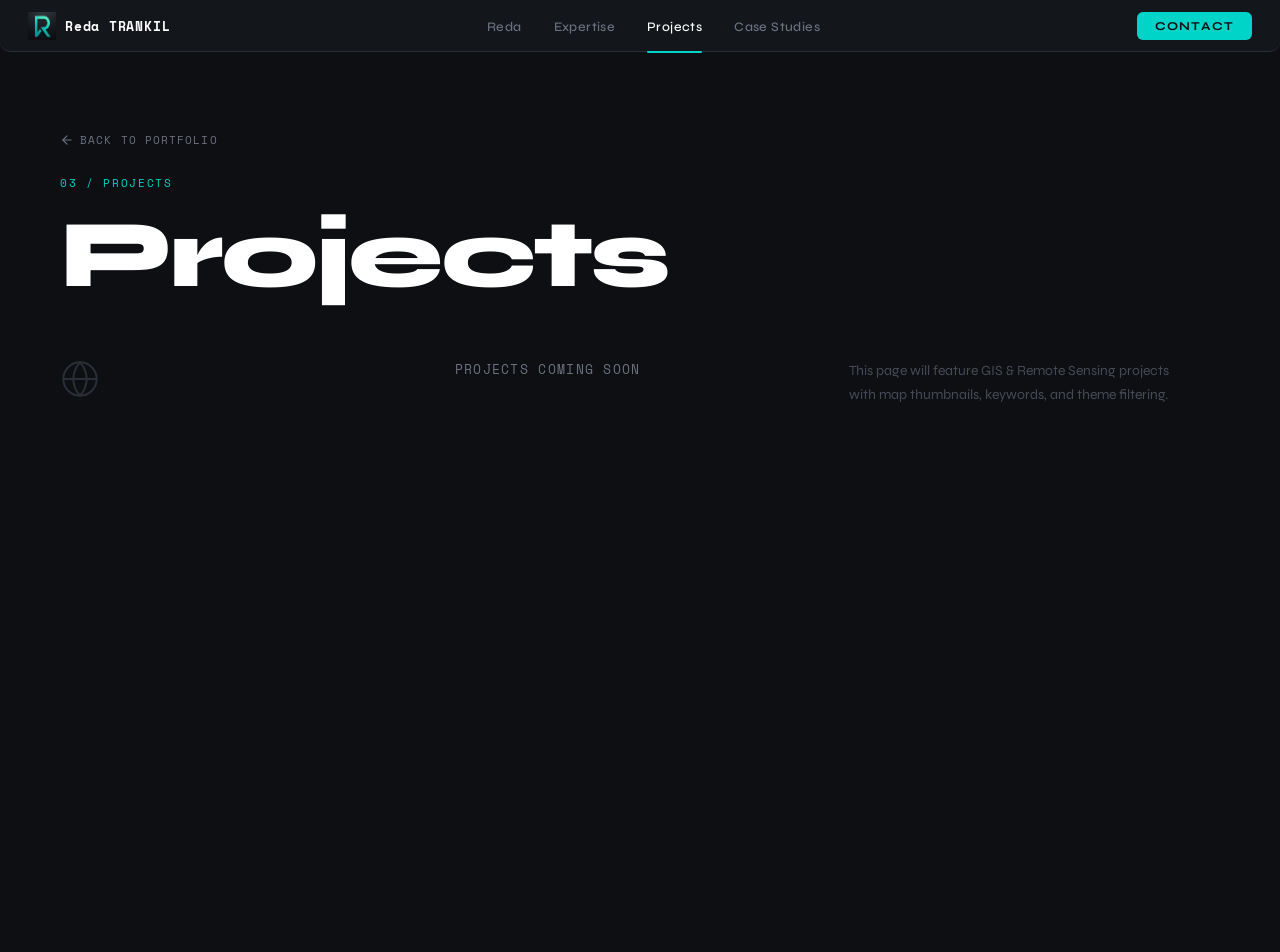
==== project.html @ 8dbbc969 "making cards clickable" ====
<!DOCTYPE html>
<html lang="en">
<head>
  <meta charset="UTF-8" />
  <meta name="viewport" content="width=device-width, initial-scale=1.0" />
  <title>Reda TRANKIL — Project</title>
  <link rel="preconnect" href="https://fonts.googleapis.com" />
  <link rel="preconnect" href="https://fonts.gstatic.com" crossorigin />
  <link href="https://fonts.googleapis.com/css2?family=Space+Mono:wght@400;700&family=Syne:wght@400;600;700;800&display=swap" rel="stylesheet" />
  <link rel="stylesheet" href="css/style.css" />
  <link rel="icon" href="assets/favicon.png" type="image/png">
</head>
<body>
  <nav id="navbar">
    <a href="index.html#home" class="nav-logo">
      <img src="assets/favicon.png" alt="Reda Trankil Logo" width="28" height="28" />
      <span>Reda TRANKIL</span>
    </a>
    <ul class="nav-links">
      <li><a href="index.html#reda">Reda</a></li>
      <li><a href="index.html#expertise">Expertise</a></li>
      <li><a href="projects.html" class="active">Projects</a></li>
      <li><a href="index.html#case-studies">Case Studies</a></li>
    </ul>
    <a href="#" id="contact-btn" class="nav-contact">Contact</a>
  </nav>

  <main>
    <article id="project-article">
      <div id="project-loading" class="project-loading">
        <span class="project-loading-dot"></span>
        <span class="project-loading-dot"></span>
        <span class="project-loading-dot"></span>
      </div>
    </article>
  </main>

  <div id="contact-overlay" class="contact-overlay">
    <div class="contact-modal">
      <button class="contact-close" id="contact-close">
        <svg width="16" height="16" viewBox="0 0 24 24" fill="none" stroke="currentColor" stroke-width="2" stroke-linecap="round" stroke-linejoin="round"><line x1="18" y1="6" x2="6" y2="18"/><line x1="6" y1="6" x2="18" y2="18"/></svg>
      </button>
      <p class="page-label">Contact</p>
      <h2 class="contact-title">Let's work<br><span>together.</span></h2>
      <p class="contact-sub">Open to projects, consulting, and collaborations.<br>Usually respond within 24 hours.</p>
      <div class="contact-cards">
        <a href="https://www.linkedin.com/in/reda-trankil-58293716a/" target="_blank" class="contact-card">
          <div class="contact-card-icon"><svg width="16" height="16" viewBox="0 0 24 24" fill="none" stroke="currentColor" stroke-width="2" stroke-linecap="round" stroke-linejoin="round"><path d="M16 8a6 6 0 0 1 6 6v7h-4v-7a2 2 0 0 0-4 0v7h-4v-7a6 6 0 0 1 6-6z"/><rect x="2" y="9" width="4" height="12"/><circle cx="4" cy="4" r="2"/></svg></div>
          <div><p class="contact-card-label">LinkedIn</p><p class="contact-card-value">Reda TRANKIL</p></div>
        </a>
        <a href="https://github.com/redatkl" target="_blank" class="contact-card">
          <div class="contact-card-icon"><svg width="16" height="16" viewBox="0 0 24 24" fill="none" stroke="currentColor" stroke-width="2" stroke-linecap="round" stroke-linejoin="round"><path d="M9 19c-5 1.5-5-2.5-7-3m14 6v-3.87a3.37 3.37 0 0 0-.94-2.61c3.14-.35 6.44-1.54 6.44-7A5.44 5.44 0 0 0 20 4.77 5.07 5.07 0 0 0 19.91 1S18.73.65 16 2.48a13.38 13.38 0 0 0-7 0C6.27.65 5.09 1 5.09 1A5.07 5.07 0 0 0 5 4.77a5.44 5.44 0 0 0-1.5 3.78c0 5.42 3.3 6.61 6.44 7A3.37 3.37 0 0 0 9 18.13V22"/></svg></div>
          <div><p class="contact-card-label">GitHub</p><p class="contact-card-value">@redatkl</p></div>
        </a>
      </div>
    </div>
  </div>

  <script src="js/main.js"></script>
  <script src="js/project.js"></script>
</body>
</html>
---- css/style.css ----
/* ─────────────────────────────────────────
   Reda prtfolio — Main Stylesheet
   File: css/style.css
───────────────────────────────────────── */

/* ── Reset ── */
*, *::before, *::after {
  margin: 0;
  padding: 0;
  box-sizing: border-box;
}

/* ── Design Tokens ── */
:root {
  --bg:         #0d0f12;
  --nav-bg:     #13161b;
  --border:     #2a2e38;
  --text:       #c8cdd8;
  --text-dim:   #6b7280;
  --accent:     #00d4c8;
  --accent-dim: #00a89e;    
  --active:     #ffffff;

  --font-mono:  'Space Mono', monospace;
  --font-sans:  'Syne', sans-serif;

  --nav-height: 52px;
  --radius-sm:  6px;
  --radius-md:  10px;

  --transition: 0.2s ease;
}

/* ── Base ── */
html, body {
  height: 100%;
  background: var(--bg);
  color: var(--text);
  font-family: var(--font-sans);
  -webkit-font-smoothing: antialiased;
  scroll-behavior: smooth;
  scroll-padding-top: var(--nav-height);
}

/* ─────────────────────────────────────────
   NAVBAR
───────────────────────────────────────── */
#navbar {
  position: fixed;
  top: 0;
  left: 0;
  right: 0;
  z-index: 100;
  display: flex;
  align-items: center;
  justify-content: space-between;
  padding: 0 28px;
  height: var(--nav-height);
  background: var(--nav-bg);
  border-bottom: 1px solid var(--border);
  border-radius: 0 0 var(--radius-md) var(--radius-md);
}

/* Logo */
.nav-logo {
  display: flex;
  align-items: center;
  gap: 9px;
  text-decoration: none;
}

.nav-logo .globe-icon {
  width: 18px;
  height: 18px;
  color: var(--accent);
  flex-shrink: 0;
}

.nav-logo span {
  font-family: var(--font-mono);
  font-size: 13px;
  font-weight: 700;
  letter-spacing: 0.06em;
  color: var(--active);
}

/* Links */
.nav-links {
  display: flex;
  align-items: center;
  gap: 32px;
  list-style: none;
}

.nav-links a {
  text-decoration: none;
  font-family: var(--font-sans);
  font-size: 13px;
  font-weight: 500;
  letter-spacing: 0.03em;
  color: var(--text-dim);
  transition: color var(--transition);
  position: relative;
}

.nav-links a:hover {
  color: var(--active);
}

.nav-links a.active {
  color: var(--active);
}

.nav-links a.active::after {
  content: '';
  position: absolute;
  bottom: -18px;
  left: 0;
  right: 0;
  height: 2px;
  background: var(--accent);
  border-radius: 2px;
}

/* Contact Button */
.nav-contact {
  text-decoration: none;
  font-family: var(--font-sans);
  font-size: 12px;
  font-weight: 700;
  letter-spacing: 0.1em;
  text-transform: uppercase;
  color: var(--bg);
  background: var(--accent);
  padding: 7px 18px;
  border-radius: var(--radius-sm);
  transition: background var(--transition), transform 0.15s ease;
}

.nav-contact:hover {
  background: var(--accent-dim);
  transform: translateY(-1px);
}

/* ─────────────────────────────────────────
   SECTIONS
───────────────────────────────────────── */
main {
  padding-top: var(--nav-height);
}
 
section {
  min-height: 100vh;
  position: relative;
}
 
section + section {
  border-top: 1px solid var(--border);
}

/* ─────────────────────────────────────────
   HOME — HERO
───────────────────────────────────────── */
#home { overflow: hidden; }
 
.hero {
  position: relative;
  z-index: 2;
  padding: 120px 60px 80px;
  max-width: 900px;
}
 
.hero-meta {
  display: flex;
  align-items: center;
  gap: 12px;
  margin-bottom: 40px;
  opacity: 0;
  animation: fadeUp 0.5s ease forwards 0.1s;
}
 
.hero-tag {
  font-family: var(--font-mono);
  font-size: 11px;
  letter-spacing: 0.15em;
  text-transform: uppercase;
  color: var(--accent);
  background: rgba(0, 212, 200, 0.08);
  border: 1px solid rgba(0, 212, 200, 0.2);
  padding: 4px 10px;
  border-radius: 4px;
}
 
.hero-divider {
  width: 32px;
  height: 1px;
  background: var(--border);
}
 
.hero-location {
  display: flex;
  align-items: center;
  gap: 5px;
  font-family: var(--font-mono);
  font-size: 11px;
  letter-spacing: 0.08em;
  color: var(--text-dim);
}
 
.hero-title {
  display: flex;
  flex-direction: column;
  font-family: var(--font-sans);
  font-size: clamp(64px, 11vw, 130px);
  font-weight: 800;
  letter-spacing: -0.04em;
  line-height: 0.95;
  margin-bottom: 32px;
}
 
.hero-line {
  display: block;
  color: var(--active);
  opacity: 0;
  transform: translateY(30px);
  animation: fadeUp 0.6s ease forwards;
}
 
.hero-line:nth-child(1) { animation-delay: 0.2s; }
.hero-line:nth-child(2) { animation-delay: 0.35s; }
.hero-line.accent       { color: var(--accent); }
 
.hero-sub {
  font-size: 17px;
  line-height: 1.65;
  color: var(--text-dim);
  margin-bottom: 48px;
  opacity: 0;
  animation: fadeUp 0.6s ease forwards 0.5s;
}
 
.hero-cta {
  display: flex;
  align-items: center;
  gap: 20px;
  opacity: 0;
  animation: fadeUp 0.6s ease forwards 0.65s;
}
 
.btn-primary {
  text-decoration: none;
  font-family: var(--font-sans);
  font-size: 13px;
  font-weight: 700;
  letter-spacing: 0.06em;
  text-transform: uppercase;
  color: var(--bg);
  background: var(--accent);
  padding: 12px 28px;
  border-radius: var(--radius-sm);
  transition: background var(--transition), transform 0.15s ease;
}
 
.btn-primary:hover {
  background: var(--accent-dim);
  transform: translateY(-1px);
}
 
.btn-ghost {
  text-decoration: none;
  font-size: 14px;
  font-weight: 500;
  color: var(--text-dim);
  transition: color var(--transition);
}
 
.btn-ghost:hover { color: var(--active); }

/* ─────────────────────────────────────────
   HERO GRID
───────────────────────────────────────── */
.hero-grid {
  position: absolute;
  inset: 0;
  z-index: 1;
  background-image:
    linear-gradient(var(--border) 1px, transparent 1px),
    linear-gradient(90deg, var(--border) 1px, transparent 1px);
  background-size: 60px 60px;
  mask-image: radial-gradient(ellipse 70% 80% at 80% 50%, black 0%, transparent 70%);
  opacity: 0.35;
}

/* ─────────────────────────────────────────
   PAGE HEADER (inner sections)
───────────────────────────────────────── */
.page-header {
  padding: 80px 60px 56px;
}
 
.page-label {
  font-family: var(--font-mono);
  font-size: 11px;
  letter-spacing: 0.15em;
  color: var(--accent);
  text-transform: uppercase;
  margin-bottom: 16px;
}
 
.page-title {
  font-family: var(--font-sans);
  font-size: clamp(48px, 8vw, 96px);
  font-weight: 800;
  letter-spacing: -0.03em;
  color: var(--active);
  line-height: 1;
}

/* ─────────────────────────────────────────
   ANIMATIONS
───────────────────────────────────────── */
@keyframes fadeUp {
  to {
    opacity: 1;
    transform: translateY(0);
  }
}

/* ─────────────────────────────────────────
   REDA SECTION
───────────────────────────────────────── */
#reda .page-header {
  border-bottom: 1px solid var(--border);
  padding-bottom: 40px;
}
 
.reda-body {
  display: grid;
  grid-template-columns: 320px 1fr;
  gap: 0;
  min-height: calc(100vh - 220px);
}
 
/* ── Left col: photo ── */
.reda-photo-col {
  border-right: 1px solid var(--border);
  padding: 56px 48px;
  display: flex;
  flex-direction: column;
  gap: 32px;
}
 
.reda-photo-wrap {
  position: relative;
  width: 100%;
  aspect-ratio: 4 / 5;
  overflow: hidden;
  border-radius: var(--radius-md);
  border: 1px solid var(--border);
}
 
.reda-photo-wrap img {
  width: 100%;
  height: 100%;
  object-fit: cover;
  display: block;
  filter: grayscale(20%);
  transition: filter 0.4s ease;
}
 
.reda-photo-wrap:hover img {
  filter: grayscale(0%);
}
 
/* corner accent */
.reda-photo-wrap::before {
  content: '';
  position: absolute;
  top: -1px;
  left: -1px;
  width: 40px;
  height: 40px;
  border-top: 2px solid var(--accent);
  border-left: 2px solid var(--accent);
  border-radius: var(--radius-md) 0 0 0;
  z-index: 2;
}
 
.reda-photo-wrap::after {
  content: '';
  position: absolute;
  bottom: -1px;
  right: -1px;
  width: 40px;
  height: 40px;
  border-bottom: 2px solid var(--accent);
  border-right: 2px solid var(--accent);
  border-radius: 0 0 var(--radius-md) 0;
  z-index: 2;
}
 
/* availability badge */
.reda-status {
  display: flex;
  align-items: center;
  gap: 8px;
  font-family: var(--font-mono);
  font-size: 11px;
  letter-spacing: 0.1em;
  text-transform: uppercase;
  color: var(--text-dim);
}
 
.reda-status-dot {
  width: 8px;
  height: 8px;
  border-radius: 50%;
  background: #22c55e;
  box-shadow: 0 0 0 3px rgba(34, 197, 94, 0.15);
  flex-shrink: 0;
}
 
/* ── Right col: bio ── */
.reda-bio-col {
  padding: 56px 60px;
  display: flex;
  flex-direction: column;
  gap: 48px;
}
 
.reda-intro {
  display: flex;
  flex-direction: column;
  gap: 20px;
}
 
.reda-name {
  font-family: var(--font-sans);
  font-size: 36px;
  font-weight: 800;
  letter-spacing: -0.02em;
  color: var(--active);
}
 
.reda-role {
  font-family: var(--font-mono);
  font-size: 12px;
  letter-spacing: 0.12em;
  text-transform: uppercase;
  color: var(--accent);
}
 
.reda-bio {
  font-size: 15px;
  line-height: 1.8;
  color: var(--text);
  max-width: 580px;
}
 
.reda-bio p + p {
  margin-top: 16px;
}
 
/* stats row */
.reda-stats {
  display: flex;
  gap: 40px;
}
 
.reda-stat {
  display: flex;
  flex-direction: column;
  gap: 4px;
}
 
.reda-stat-num {
  font-family: var(--font-mono);
  font-size: 28px;
  font-weight: 700;
  color: var(--active);
  letter-spacing: -0.02em;
}
 
.reda-stat-num span {
  color: var(--accent);
  font-size: 20px;
}
 
.reda-stat-label {
  font-size: 12px;
  color: var(--text-dim);
  letter-spacing: 0.04em;
}
 
/* CV download */
.reda-cv {
  margin-top: auto;
  display: flex;
  align-items: center;
  gap: 16px;
}
 
.btn-cv {
  display: inline-flex;
  align-items: center;
  gap: 10px;
  text-decoration: none;
  font-family: var(--font-mono);
  font-size: 12px;
  font-weight: 700;
  letter-spacing: 0.1em;
  text-transform: uppercase;
  color: var(--active);
  border: 1px solid var(--border);
  padding: 12px 24px;
  border-radius: var(--radius-sm);
  transition: border-color var(--transition), color var(--transition), background var(--transition);
}
 
.btn-cv:hover {
  border-color: var(--accent);
  color: var(--accent);
  background: rgba(0, 212, 200, 0.05);
}
 
.btn-cv svg {
  width: 14px;
  height: 14px;
  flex-shrink: 0;
}
 
.reda-cv-note {
  font-size: 12px;
  color: var(--text-dim);
  font-family: var(--font-mono);
}

/* ─── CONTACT POPUP ─── */
.contact-overlay {
  position: fixed;
  inset: 0;
  z-index: 200;
  background: rgba(13, 15, 18, 0.85);
  backdrop-filter: blur(6px);
  display: flex;
  align-items: center;
  justify-content: center;
  opacity: 0;
  pointer-events: none;
  transition: opacity 0.25s ease;
}

.contact-overlay.open {
  opacity: 1;
  pointer-events: all;
}

.contact-modal {
  background: var(--nav-bg);
  border: 1px solid var(--border);
  border-radius: var(--radius-md);
  padding: 48px;
  max-width: 520px;
  width: 90%;
  position: relative;
  transform: translateY(16px);
  transition: transform 0.25s ease;
}

.contact-overlay.open .contact-modal {
  transform: translateY(0);
}

.contact-close {
  position: absolute;
  top: 16px;
  right: 16px;
  background: none;
  border: 1px solid var(--border);
  border-radius: var(--radius-sm);
  color: var(--text-dim);
  cursor: pointer;
  padding: 6px;
  display: flex;
  align-items: center;
  justify-content: center;
  transition: color var(--transition), border-color var(--transition);
}

.contact-close:hover { color: var(--active); border-color: var(--active); }

.contact-title {
  font-size: 42px;
  font-weight: 800;
  letter-spacing: -0.03em;
  color: var(--active);
  line-height: 1.1;
  margin: 12px 0 16px;
}

.contact-title span { color: var(--accent); }

.contact-sub {
  font-size: 14px;
  color: var(--text-dim);
  line-height: 1.65;
  margin-bottom: 32px;
}

.contact-cards { display: flex; flex-direction: column; gap: 12px; }

.contact-card {
  display: flex;
  align-items: center;
  gap: 14px;
  padding: 14px 18px;
  border: 1px solid var(--border);
  border-radius: var(--radius-sm);
  text-decoration: none;
  transition: border-color var(--transition), background var(--transition);
}

.contact-card:hover {
  border-color: var(--accent);
  background: rgba(0, 212, 200, 0.04);
}

.contact-card-icon {
  width: 36px;
  height: 36px;
  border-radius: 6px;
  background: rgba(0, 212, 200, 0.08);
  border: 1px solid rgba(0, 212, 200, 0.2);
  display: flex;
  align-items: center;
  justify-content: center;
  color: var(--accent);
  flex-shrink: 0;
}

.contact-card-label {
  font-family: var(--font-mono);
  font-size: 10px;
  letter-spacing: 0.1em;
  text-transform: uppercase;
  color: var(--text-dim);
  margin-bottom: 2px;
}

.contact-card-value { font-size: 13px; color: var(--active); font-weight: 600; }

/* ─────────────────────────────────────────
   PROJECTS PAGE
───────────────────────────────────────── */
.back-link {
  display: inline-flex;
  align-items: center;
  gap: 6px;
  font-family: var(--font-mono);
  font-size: 11px;
  letter-spacing: 0.1em;
  text-transform: uppercase;
  color: var(--text-dim);
  text-decoration: none;
  transition: color var(--transition);
}
 
.back-link:hover { color: var(--accent); }
 
.projects-empty {
  display: flex;
  flex-direction: column;
  align-items: center;
  justify-content: center;
  min-height: 40vh;
  gap: 20px;
  padding: 60px;
  text-align: center;
}
 
.projects-empty-icon {
  color: var(--border);
  margin-bottom: 8px;
}
 
.projects-empty-title {
  font-family: var(--font-mono);
  font-size: 13px;
  letter-spacing: 0.1em;
  text-transform: uppercase;
  color: var(--text-dim);
}
 
.projects-empty-sub {
  font-size: 14px;
  color: var(--text-dim);
  line-height: 1.7;
  opacity: 0.6;
}

/* ─────────────────────────────────────────
   PROJECTS GRID & CARDS
───────────────────────────────────────── */
.projects-grid {
  display: grid;
  grid-template-columns: repeat(auto-fill, minmax(320px, 1fr));
  gap: 24px;
  padding: 0 60px 80px;
}

.project-card {
  background: var(--nav-bg);
  border: 1px solid var(--border);
  border-radius: var(--radius-md);
  overflow: hidden;
  text-decoration: none;
  transition: border-color var(--transition), transform 0.2s ease;
  cursor: pointer;
}

.project-card:hover {
  border-color: var(--accent);
  transform: translateY(-3px);
}

/* thumbnail */
.project-thumb {
  width: 100%;
  aspect-ratio: 16 / 9;
  overflow: hidden;
  background: var(--border);
  position: relative;
}

.project-thumb img {
  width: 100%;
  height: 100%;
  object-fit: cover;
  display: block;
  filter: grayscale(20%);
  transition: filter 0.4s ease, transform 0.4s ease;
}

.project-card:hover .project-thumb img {
  filter: grayscale(0%);
  transform: scale(1.03);
}

/* info block */
.project-info {
  padding: 20px 24px 24px;
  display: flex;
  flex-direction: column;
  gap: 8px;
}

.project-year {
  font-family: var(--font-mono);
  font-size: 10px;
  letter-spacing: 0.15em;
  text-transform: uppercase;
  color: var(--accent);
}

.project-title {
  font-family: var(--font-sans);
  font-size: 17px;
  font-weight: 700;
  color: var(--active);
  letter-spacing: -0.01em;
  line-height: 1.3;
}

.project-desc {
  font-size: 13px;
  color: var(--text-dim);
  line-height: 1.65;
}

/* tags */
.project-tags {
  display: flex;
  flex-wrap: wrap;
  gap: 6px;
  margin-top: 8px;
}

.project-tag {
  font-family: var(--font-mono);
  font-size: 10px;
  letter-spacing: 0.08em;
  text-transform: uppercase;
  color: var(--text-dim);
  background: rgba(255, 255, 255, 0.04);
  border: 1px solid var(--border);
  padding: 3px 8px;
  border-radius: 4px;
}

/* ─────────────────────────────────────────
   PROJECT DETAIL PAGE
───────────────────────────────────────── */

/* loading dots */
.project-loading {
  display: flex;
  align-items: center;
  justify-content: center;
  gap: 8px;
  min-height: 60vh;
}

.project-loading-dot {
  width: 8px;
  height: 8px;
  border-radius: 50%;
  background: var(--border);
  animation: dotPulse 1.2s ease-in-out infinite;
}

.project-loading-dot:nth-child(2) { animation-delay: 0.2s; }
.project-loading-dot:nth-child(3) { animation-delay: 0.4s; }

@keyframes dotPulse {
  0%, 80%, 100% { background: var(--border); }
  40%           { background: var(--accent); }
}

/* header */
.project-detail-header {
  padding: 60px 60px 40px;
  max-width: 860px;
  border-bottom: 1px solid var(--border);
}

.project-detail-meta {
  display: flex;
  align-items: center;
  gap: 12px;
  margin: 24px 0 16px;
}

.project-detail-theme {
  font-family: var(--font-mono);
  font-size: 10px;
  letter-spacing: 0.12em;
  text-transform: uppercase;
  color: var(--text-dim);
  background: rgba(255,255,255,0.04);
  border: 1px solid var(--border);
  padding: 3px 10px;
  border-radius: 4px;
}

.project-detail-title {
  font-family: var(--font-sans);
  font-size: clamp(32px, 5vw, 60px);
  font-weight: 800;
  letter-spacing: -0.03em;
  color: var(--active);
  line-height: 1.1;
  margin-bottom: 16px;
}

.project-detail-desc {
  font-size: 16px;
  color: var(--text-dim);
  line-height: 1.7;
  max-width: 640px;
}

/* hero thumbnail */
.project-detail-thumb {
  width: 100%;
  max-height: 480px;
  overflow: hidden;
  border-bottom: 1px solid var(--border);
}

.project-detail-thumb img {
  width: 100%;
  height: 100%;
  object-fit: cover;
  display: block;
}

/* two-col body */
.project-detail-body {
  display: grid;
  grid-template-columns: 1fr 280px;
  gap: 0;
  align-items: start;
}

/* content col */
.project-detail-content {
  padding: 56px 60px;
  border-right: 1px solid var(--border);
  display: flex;
  flex-direction: column;
  gap: 48px;
}

.project-detail-block h2.project-detail-block-title {
  font-family: var(--font-mono);
  font-size: 11px;
  letter-spacing: 0.15em;
  text-transform: uppercase;
  color: var(--accent);
  margin-bottom: 16px;
}

.project-detail-block p {
  font-size: 15px;
  line-height: 1.8;
  color: var(--text);
}

.project-detail-images {
  display: grid;
  grid-template-columns: repeat(auto-fill, minmax(280px, 1fr));
  gap: 16px;
  margin-top: 8px;
}

.project-detail-images img {
  width: 100%;
  border-radius: var(--radius-sm);
  border: 1px solid var(--border);
  display: block;
}

/* sidebar */
.project-detail-sidebar {
  padding: 56px 36px;
  display: flex;
  flex-direction: column;
  gap: 36px;
  position: sticky;
  top: var(--nav-height);
}

.project-sidebar-block {
  display: flex;
  flex-direction: column;
  gap: 10px;
}

.project-sidebar-title {
  font-family: var(--font-mono);
  font-size: 10px;
  letter-spacing: 0.15em;
  text-transform: uppercase;
  color: var(--accent);
}

.project-sidebar-list {
  list-style: none;
  display: flex;
  flex-direction: column;
  gap: 8px;
}

.project-sidebar-list li {
  font-size: 13px;
  color: var(--text);
  padding-left: 12px;
  position: relative;
}

.project-sidebar-list li::before {
  content: '→';
  position: absolute;
  left: 0;
  color: var(--accent);
  font-size: 11px;
}

.project-sidebar-value {
  font-size: 14px;
  color: var(--text);
}
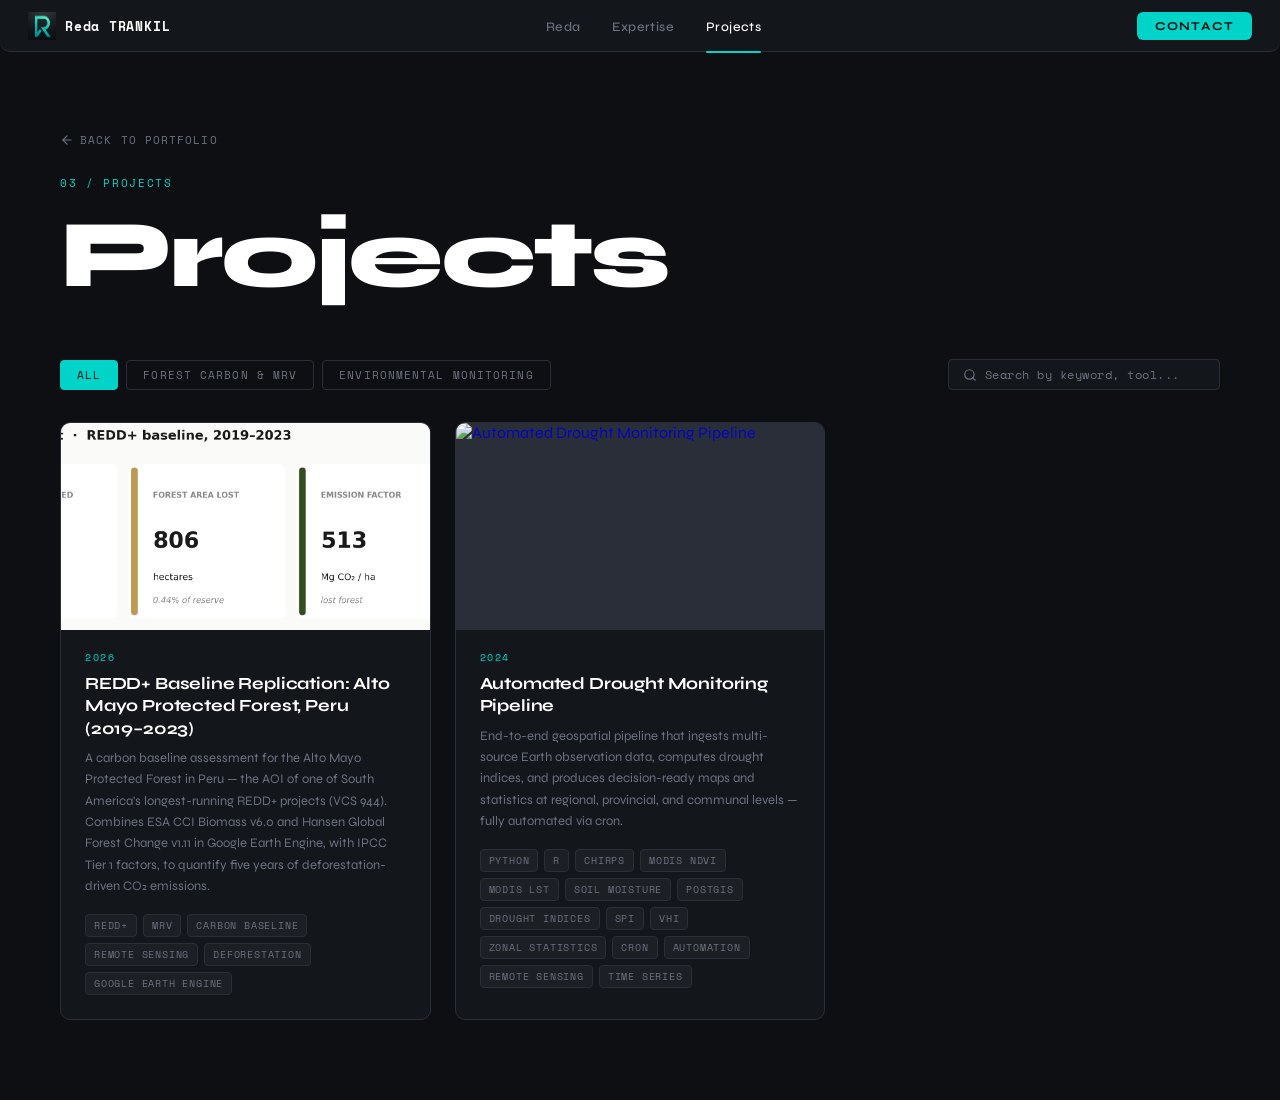
==== commit 9ac6b571: "add second projet" ====
--- a/project.html
+++ b/project.html
@@ -20,7 +20,7 @@
       <li><a href="index.html#reda">Reda</a></li>
       <li><a href="index.html#expertise">Expertise</a></li>
       <li><a href="projects.html" class="active">Projects</a></li>
-      <li><a href="index.html#case-studies">Case Studies</a></li>
+      <!-- <li><a href="index.html#case-studies">Case Studies</a></li> -->
     </ul>
     <a href="#" id="contact-btn" class="nav-contact">Contact</a>
   </nav>
--- a/css/style.css
+++ b/css/style.css
@@ -797,6 +797,109 @@
   border-radius: 4px;
 }
 
+/* ── Filter bar ── */
+.filter-bar {
+  display: flex;
+  align-items: center;
+  justify-content: space-between;
+  flex-wrap: wrap;
+  gap: 16px;
+  padding: 0 60px 32px;
+}
+
+.filter-themes {
+  display: flex;
+  flex-wrap: wrap;
+  gap: 8px;
+}
+
+.filter-btn {
+  font-family: var(--font-mono);
+  font-size: 11px;
+  letter-spacing: 0.1em;
+  text-transform: uppercase;
+  color: var(--text-dim);
+  background: none;
+  border: 1px solid var(--border);
+  padding: 6px 16px;
+  border-radius: 4px;
+  cursor: pointer;
+  transition: color var(--transition), border-color var(--transition), background var(--transition);
+}
+
+.filter-btn:hover { color: var(--active); border-color: var(--text-dim); }
+.filter-btn.active { color: var(--bg); background: var(--accent); border-color: var(--accent); }
+
+/* search + suggestions wrapper */
+.filter-search-wrap {
+  position: relative;
+}
+
+.filter-search {
+  display: flex;
+  align-items: center;
+  gap: 8px;
+  background: var(--nav-bg);
+  border: 1px solid var(--border);
+  border-radius: 4px;
+  padding: 6px 14px;
+  transition: border-color var(--transition);
+}
+
+.filter-search:focus-within { border-color: var(--accent); }
+.filter-search svg { color: var(--text-dim); flex-shrink: 0; }
+
+.filter-input {
+  background: none;
+  border: none;
+  outline: none;
+  font-family: var(--font-mono);
+  font-size: 12px;
+  color: var(--text);
+  width: 220px;
+  letter-spacing: 0.04em;
+}
+
+.filter-input::placeholder { color: var(--text-dim); }
+
+/* suggestions dropdown */
+.filter-suggestions {
+  display: none;
+  position: absolute;
+  top: calc(100% + 6px);
+  left: 0;
+  right: 0;
+  background: var(--nav-bg);
+  border: 1px solid var(--border);
+  border-radius: var(--radius-sm);
+  list-style: none;
+  z-index: 50;
+  overflow: hidden;
+  box-shadow: 0 8px 24px rgba(0,0,0,0.4);
+}
+
+.filter-suggestions.open { display: block; }
+
+.filter-suggestion-item {
+  font-family: var(--font-mono);
+  font-size: 12px;
+  letter-spacing: 0.06em;
+  color: var(--text-dim);
+  padding: 10px 16px;
+  cursor: pointer;
+  transition: background var(--transition), color var(--transition);
+}
+
+.filter-suggestion-item:hover {
+  background: rgba(0, 212, 200, 0.06);
+  color: var(--active);
+}
+
+.filter-suggestion-match {
+  color: var(--accent);
+  font-weight: 700;
+}
+
 /* ─────────────────────────────────────────
    PROJECT DETAIL PAGE
 ───────────────────────────────────────── */
@@ -979,4 +1082,214 @@
 .project-sidebar-value {
   font-size: 14px;
   color: var(--text);
+}
+
+/* ─────────────────────────────────────────
+   CASE STUDY LAYOUT
+───────────────────────────────────────── */
+
+.cs-hero {
+  border-bottom: 1px solid var(--border);
+}
+
+.cs-hero-content .back-link {
+  text-shadow: 0 1px 4px rgba(0,0,0,0.8);
+}
+
+.cs-hero-content {
+  position: relative;
+  z-index: 2;
+  padding: 48px 60px 56px;
+  width: 100%;
+  max-width: 820px;
+}
+
+.cs-hero-meta {
+  display: flex;
+  flex-wrap: wrap;
+  gap: 8px;
+  margin: 24px 0 20px;
+}
+
+.cs-meta-pill {
+  font-family: var(--font-mono);
+  font-size: 10px;
+  letter-spacing: 0.12em;
+  text-transform: uppercase;
+  color: var(--bg);
+  background: var(--accent);
+  padding: 4px 12px;
+  border-radius: 4px;
+}
+
+.cs-meta-pill--dim {
+  color: var(--text-dim);
+  background: rgba(255,255,255,0.06);
+  border: 1px solid var(--border);
+}
+
+.cs-title {
+  font-family: var(--font-sans);
+  font-size: clamp(20px, 4vw, 40px);
+  font-weight: 700;
+  letter-spacing: -0.03em;
+  color: var(--active);
+  line-height: 1.1;
+  margin-bottom: 16px;
+}
+
+.cs-lead {
+  font-size: 16px;
+  color: var(--text);
+  line-height: 1.7;
+  max-width: 600px;
+  margin-bottom: 20px;
+  opacity: 0.85;
+}
+
+/* ── Body ── */
+.cs-body {
+  display: grid;
+  grid-template-columns: 1fr 260px;
+  align-items: start;
+  border-top: 1px solid var(--border);
+}
+
+/* ── Sections ── */
+.cs-content {
+  border-right: 1px solid var(--border);
+}
+
+.cs-section {
+  padding: 48px 60px;
+  border-bottom: 1px solid var(--border);
+  display: grid;
+  grid-template-columns: 180px 1fr;
+  gap: 32px;
+  align-items: start;
+}
+
+.cs-section--accent {
+  background: rgba(0, 212, 200, 0.03);
+  border-left: 2px solid var(--accent);
+}
+
+.cs-section-label {
+  display: flex;
+  flex-direction: column;
+  gap: 6px;
+  padding-top: 2px;
+}
+
+.cs-section-num {
+  font-family: var(--font-mono);
+  font-size: 11px;
+  color: var(--accent);
+  letter-spacing: 0.1em;
+}
+
+.cs-section-label span:last-child {
+  font-family: var(--font-mono);
+  font-size: 11px;
+  letter-spacing: 0.1em;
+  text-transform: uppercase;
+  color: var(--text-dim);
+}
+
+.cs-section-body p {
+  font-size: 15px;
+  line-height: 1.85;
+  color: var(--text);
+}
+
+.cs-images {
+  display: grid;
+  grid-template-columns: repeat(auto-fill, minmax(260px, 1fr));
+  gap: 12px;
+  margin-top: 4px;
+}
+
+.cs-images img {
+  width: 100%;
+  border-radius: var(--radius-sm);
+  border: 1px solid var(--border);
+  display: block;
+  transition: border-color var(--transition);
+}
+
+.cs-images img:hover {
+  border-color: var(--accent);
+}
+
+/* ── Sidebar ── */
+.cs-sidebar {
+  padding: 48px 36px;
+  display: flex;
+  flex-direction: column;
+  gap: 32px;
+  position: sticky;
+  top: var(--nav-height);
+}
+
+.cs-sidebar-block {
+  display: flex;
+  flex-direction: column;
+  gap: 10px;
+  padding-bottom: 32px;
+  border-bottom: 1px solid var(--border);
+}
+
+.cs-sidebar-block:last-child {
+  border-bottom: none;
+}
+
+.cs-sidebar-label {
+  font-family: var(--font-mono);
+  font-size: 10px;
+  letter-spacing: 0.15em;
+  text-transform: uppercase;
+  color: var(--accent);
+}
+
+.cs-sidebar-list {
+  list-style: none;
+  display: flex;
+  flex-direction: column;
+  gap: 8px;
+}
+
+.cs-sidebar-list li {
+  font-size: 13px;
+  color: var(--text);
+  padding-left: 14px;
+  position: relative;
+  line-height: 1.5;
+}
+
+.cs-sidebar-list li::before {
+  content: '→';
+  position: absolute;
+  left: 0;
+  color: var(--accent);
+  font-size: 11px;
+}
+
+.cs-sidebar-value {
+  font-size: 13px;
+  color: var(--text);
+  line-height: 1.5;
+}
+
+.cs-sidebar-cta {
+  padding: 20px;
+  border: 1px solid var(--border);
+  border-radius: var(--radius-md);
+  background: rgba(0,212,200,0.03);
+  text-align: center;
+}
+
+.cs-sidebar-cta p {
+  font-size: 13px;
+  color: var(--text-dim);
+  line-height: 1.5;
 }
